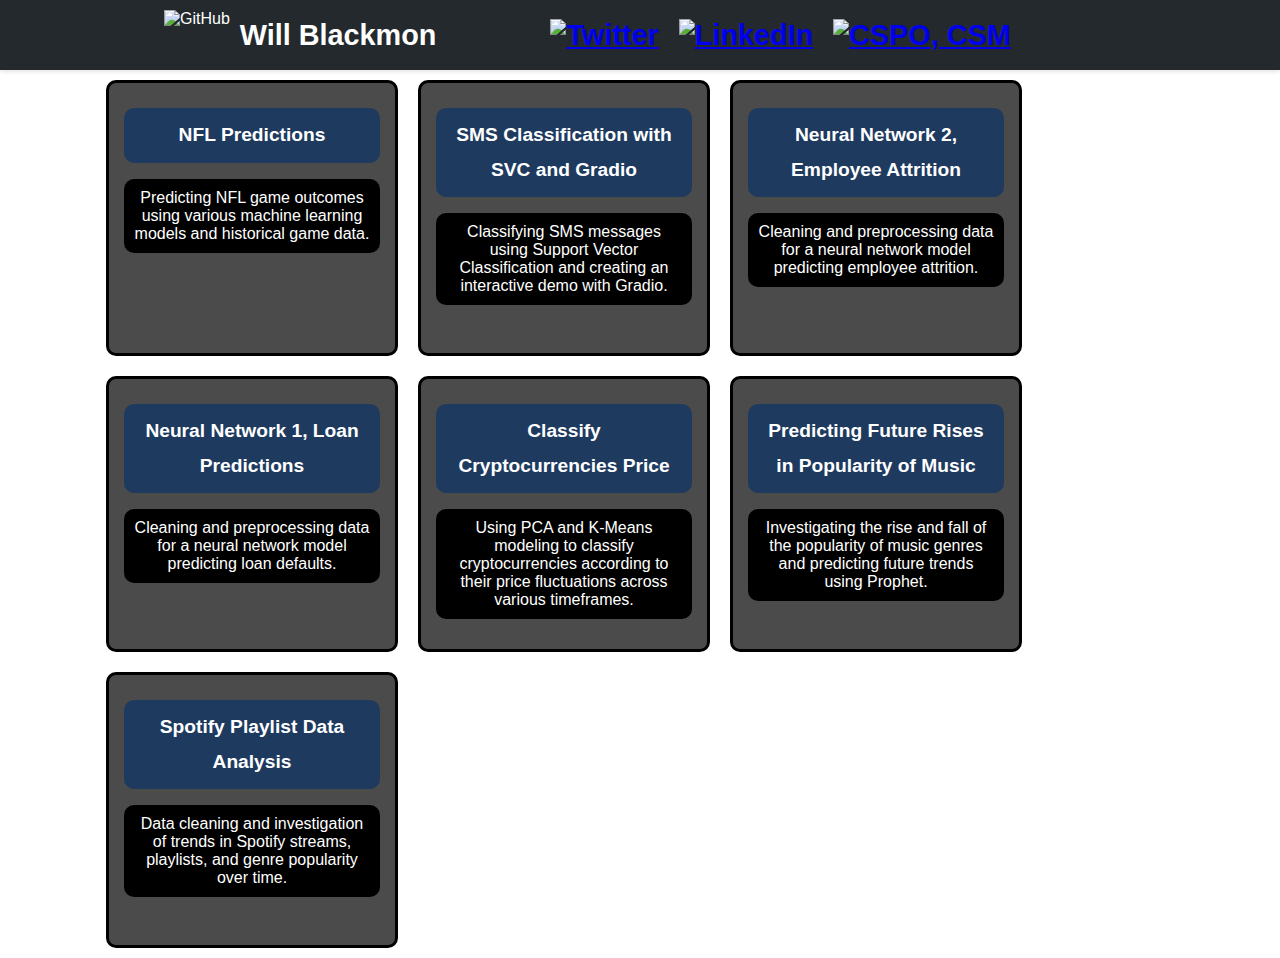
==== index copy.html @ ed46f76c "no message" ====
<!DOCTYPE html>
<html lang="en">
    <head>
        <meta charset="UTF-8">
        <meta name="viewport" content="width=device-width, initial-scale=1.0">
        <title>AI & ML Projects</title>
        <link rel="stylesheet" href="styles.css">
    </head>
    <body><header><div class="header-content">
                <img src="images/octocat-white.png" alt="GitHub" style="height: 50px; vertical-align: middle; margin-right: 10px;">
                <h1 style="display: inline; margin: 0; font-size: 1.8em; color: #ffffff;">
                    <a href="https://github.com/willablackmon" style="color: inherit; text-decoration: none;">Will Blackmon</a>
                    <ul class="socials_links">
                      <li><a href="https://github.com/willablackmon"><img src="images/octocat-white.png" alt="Twitter" class="icon"></a></li>
                      <li><a href="https://linkedin.com/in/willblackmon"><img src="images/LI-In-Bug.png" alt="LinkedIn" class="icon"></a></li>
                      <li><a href="https://www.scrumalliance.org/community/profile/willablackmon2"><img src="images/scrum_cspo.png" alt="CSPO, CSM" class="icon"></a></li>
                    </ul></h1></div></header>
    
        <main>
        <section class="projects">
            <div class="project-tile">
                <div><a href="https://github.com/willablackmon/quarterback_analysis">
                    <h2>NFL Predictions</h2></a>
                    <p>Predicting NFL game outcomes using various machine learning models and historical game data.</p>
                </div>
            </div>
            <div class="project-tile">
                <div><a href="https://github.com/willablackmon/gradio_sms_classification_svc">
                    <h2>SMS Classification with SVC and Gradio</h2></a>
                    <p>Classifying SMS messages using Support Vector Classification and creating an interactive demo with Gradio.</p>
                </div>
            </div>
            <div class="project-tile">
                <div><a href="https://github.com/willablackmon/neural-network-challenge-2">
                    <h2>Neural Network 2, Employee Attrition</h2></a>
                    <p>Cleaning and preprocessing data for a neural network model predicting employee attrition.</p>
                </div>
            </div>
            <div class="project-tile">
                <div><a href="https://github.com/willablackmon/neural-network-challenge-1">
                    <h2>Neural Network 1, Loan Predictions</h2></a>
                    <p>Cleaning and preprocessing data for a neural network model predicting loan defaults.</p>
                </div>
            </div>
            <div class="project-tile">
                <div>
                    <a href="https://github.com/willablackmon/CryptoClustering">
                    <h2>Classify Cryptocurrencies Price Fluctuations</h2></a>
                    <p>Using PCA and K-Means modeling to classify cryptocurrencies according to their price fluctuations across various timeframes.</p>
                </div>
            </div>
            <div class="project-tile">
                <div>
                    <a href="https://github.com/willablackmon/top_selling_album_genres">
                    <h2>Predicting Future Rises in Popularity of Music Genres</h2></a>
                    <p>Investigating the rise and fall of the popularity of music genres and predicting future trends using Prophet.</p>
                </div>
            </div>
            <div class="project-tile">
                <div>
                    <a href="https://github.com/willablackmon/spotify_playlist_analysis">
                    <h2>Spotify Playlist Data Analysis</h2></a>
                    <p>Data cleaning and investigation of trends in Spotify streams, playlists, and genre popularity over time.</p>
                </div>
            </div>
        </section>
    </main>
</body>
</html>
---- styles.css ----
/* General Styles */
body {
    font-family: Arial, sans-serif;
    background: url('images/pc.jpg') no-repeat center center fixed;
    background-size: cover;
    color: #FFFFFF; /* White */
    margin: 0;
    padding: 0;
}

/* Header Styles */
header {
    background-color: #24292e; /* GitHub dark gray */
    padding: 10px 20px; /* Reduced padding for height adjustment */
    box-shadow: 0 2px 4px rgba(0, 0, 0, 0.1); /* Subtle shadow */
}

.header-content {
    display: flex;
    align-items: center;
    margin-left: 0.25in; /* Adjust the spacing as needed */
}


header h1 {
    margin-top: 0; /* Remove the top margin to prevent pushing the text up */
    font-size: 1.8em; /* Adjusted font size */
    color: #ffffff; /* White text */
    margin-left: 10px; /* Space between the Octocat and name */
}

.header-content {
    display: flex;
    align-items: center;
    justify-content: left; /* Center the content horizontally */
    margin-left: 1.5in; /* Adjust the spacing as needed */
}

.socials_links {
    display: inline-flex;
    list-style: none;
    padding: 0;
    margin: 0;
    margin-left: 1in;
    align-items: center; /* Align the icons vertically with the text */
}

.socials_links img {
    height: 50px; /* Set the icon height to 50px */
    object-fit: contain; /* Preserve the image's aspect ratio */
}

.socials_links li {
    margin-left: 10px; /* Space between social links */
}

/* Icon styles */
.icon {
    width: 20px; /* Set a fixed width for icons */
    height: 20px; /* Set a fixed height for icons */
    margin-right: 10px; /* Space between icon and text */
}

/* Main Content Styles */
.projects {
    display: flex;
    flex-wrap: wrap;
    justify-content: flex-start; /* Align items to the left */
    margin-left: 1in; /* Add a 1-inch buffer on the left side */
}

.project-tile {
    background-color: #4B4B4B; /* Default fallback */
    border-radius: 10px;
    margin: 10px; /* Margin between tiles */
    padding: 15px;
    width: calc(25% - 40px); /* Adjust width for 4 tiles per row */
    height: 240px; /* Reduced height by 20% */
    background-size: cover; /* Ensure the background image covers the entire pane */
    background-position: center; /* Center the background image */
    text-align: center;
    transition: transform 0.2s, box-shadow 0.2s ease, border 0.2s ease;
    border: 3px solid black; /* Add a black border around the panel */
    position: relative; /* Position for the link */
}

/* Headline (h2) Styles */
.project-tile h2 {
    font-size: 1.2em;
    margin: 10px 0;
    transition: color 0.3s ease;
    background-color: #1E3A5F; /* Solid dark blue background */
    color: #FFFFFF; /* Keep text white */
    padding: 10px; /* Keep padding for the text */
    border-radius: 10px; /* Rounded corners */
    max-height: 3.6em; /* Allow for approximately 2 lines of text */
    line-height: 1.8em; /* Line height for spacing */
    overflow: hidden; /* Hide overflow to keep layout consistent */
    text-overflow: ellipsis; /* Add ellipsis if text is too long */
    white-space: normal; /* Allow wrapping of text */
}

/* Description Styles */
.project-tile p {
    background-color: #000000; /* Black background for description */
    color: #FFFFFF; /* White text */
    padding: 10px; /* Padding for description text */
    border-radius: 10px; /* Rounded corners */
}

/* Pane hover effects */
.project-tile:hover {
    transform: scale(1.05);
    box-shadow: 0 10px 20px rgba(0, 0, 0, 0.3); /* Add shadow */
    border: 3px solid #FFFFFF; /* Change border to white on hover */
}
/* Project Tile Link */
.project-tile a {
    text-decoration: none;
    color: inherit;
    display: block; /* Make the link cover the whole panel */
    height: 100%; /* Ensure the link covers the height of the panel */
}

/* Background images for each pane */
.project-tile:nth-child(1) {
    background-image: url('images/ref_crop.jpg'); /* NFL Predictions */
}

.project-tile:nth-child(2) {
    background-image: url('images/text_crop.jpg'); /* SMS Classification */
}

.project-tile:nth-child(3) {
    background-image: url('images/neural_crop.jpg'); /* Neural Network, Employee Attrition */
}

.project-tile:nth-child(4) {
    background-image: url('images/pc_crop.jpg'); /* Neural Network, Loan Predictions */
}

.project-tile:nth-child(5) {
    background-image: url('images/trends_crop.jpg'); /* Cryptocurrencies */
}

.project-tile:nth-child(6) {
    background-image: url('images/record_crop2.jpg'); /* Music Genres */
}

.project-tile:nth-child(7) {
    background-image: url('images/spot_crop.jpg'); /* Spotify Playlist Analysis */
}

@media (max-width: 768px) {
    .project-tile {
        width: calc(50% - 40px); /* 2 tiles per row on tablets */
    }
}

@media (max-width: 480px) {
    .project-tile {
        width: calc(100% - 40px); /* Full width for each tile on small screens */
    }
}
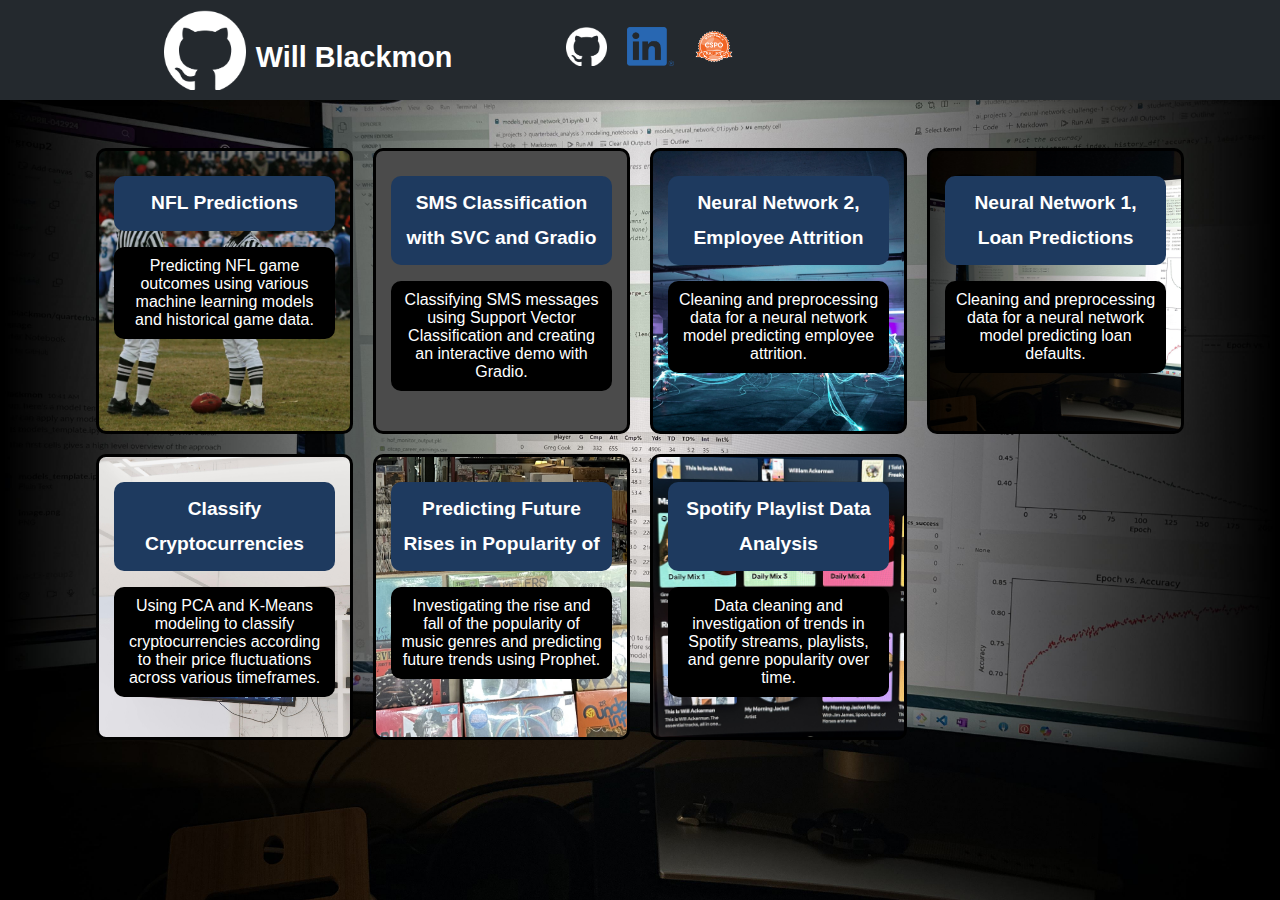
==== commit 101d4184: "adding tiles" ====
--- a/index copy.html
+++ b/index copy.html
@@ -3,17 +3,17 @@
     <head>
         <meta charset="UTF-8">
         <meta name="viewport" content="width=device-width, initial-scale=1.0">
-        <title>AI & ML Projects</title>
+        <title>Will Blackmon: EDA and ML Projects</title>
         <link rel="stylesheet" href="styles.css">
     </head>
     <body><header><div class="header-content">
-                <img src="images/octocat-white.png" alt="GitHub" style="height: 50px; vertical-align: middle; margin-right: 10px;">
+                <img src="images/octocat-white.png" alt="GitHub" style="height: 80px; vertical-align: middle; margin-right: 10px;">
                 <h1 style="display: inline; margin: 0; font-size: 1.8em; color: #ffffff;">
                     <a href="https://github.com/willablackmon" style="color: inherit; text-decoration: none;">Will Blackmon</a>
                     <ul class="socials_links">
-                      <li><a href="https://github.com/willablackmon"><img src="images/octocat-white.png" alt="Twitter" class="icon"></a></li>
-                      <li><a href="https://linkedin.com/in/willblackmon"><img src="images/LI-In-Bug.png" alt="LinkedIn" class="icon"></a></li>
-                      <li><a href="https://www.scrumalliance.org/community/profile/willablackmon2"><img src="images/scrum_cspo.png" alt="CSPO, CSM" class="icon"></a></li>
+                      <li><a href="https://github.com/willablackmon"><img src="images/octocat-white.png" alt="GitHub"></a></li>
+                      <li><a href="https://linkedin.com/in/willblackmon"><img src="images/LI-In-Bug.png" alt="LinkedIn"></a></li>
+                      <li><a href="https://www.scrumalliance.org/community/profile/wblackmon2"><img src="images/scrum_cspo.png" alt="Certified Product Owner, Certified Scrum Master"></a></li>
                     </ul></h1></div></header>
     
         <main>
--- a/styles.css
+++ b/styles.css
@@ -1,7 +1,7 @@
 /* General Styles */
 body {
     font-family: Arial, sans-serif;
-    background: url('images/pc.jpg') no-repeat center center fixed;
+    background: url('images/pc_gradient.jpg') no-repeat center center fixed;
     background-size: cover;
     color: #FFFFFF; /* White */
     margin: 0;
@@ -46,42 +46,55 @@
 }
 
 .socials_links img {
-    height: 50px; /* Set the icon height to 50px */
+    height: 40px; /* Set the icon height to 50px */
     object-fit: contain; /* Preserve the image's aspect ratio */
+    margin-right: 10px; /* Space between icon and text  */
 }
 
 .socials_links li {
     margin-left: 10px; /* Space between social links */
 }
 
-/* Icon styles */
-.icon {
-    width: 20px; /* Set a fixed width for icons */
-    height: 20px; /* Set a fixed height for icons */
-    margin-right: 10px; /* Space between icon and text */
+
+
+/* Adjust the projects container to use Grid */
+.projects {
+    display: grid;
+    grid-template-columns: repeat(4, 1fr); /* 4 equal-width columns */
+    grid-gap: 20px; /* Gap between the tiles */
+    margin: 0; /* Reset margin */
+    padding: 10px 1in; /* 1 inch buffer on the left and right */
+    padding-top: 0.5in; /* 1 inch buffer from the top */
 }
 
-/* Main Content Styles */
-.projects {
-    display: flex;
-    flex-wrap: wrap;
-    justify-content: flex-start; /* Align items to the left */
-    margin-left: 1in; /* Add a 1-inch buffer on the left side */
+/* Ensure consistent sizing of the tiles */
+.project-tile {
+    background-color: #4B4B4B;
+    border-radius: 10px;
+    padding: 15px;
+    height: 250px; /* Fixed height */
+    background-size: cover;
+    background-position: center;
+    text-align: center;
+    transition: transform 0.2s, box-shadow 0.2s ease, border 0.2s ease;
+    border: 3px solid black;
+    position: relative;
 }
 
-.project-tile {
-    background-color: #4B4B4B; /* Default fallback */
-    border-radius: 10px;
-    margin: 10px; /* Margin between tiles */
-    padding: 15px;
-    width: calc(25% - 40px); /* Adjust width for 4 tiles per row */
-    height: 240px; /* Reduced height by 20% */
-    background-size: cover; /* Ensure the background image covers the entire pane */
-    background-position: center; /* Center the background image */
-    text-align: center;
-    transition: transform 0.2s, box-shadow 0.2s ease, border 0.2s ease;
-    border: 3px solid black; /* Add a black border around the panel */
-    position: relative; /* Position for the link */
+/* For tablets (2 tiles per row) */
+@media (max-width: 768px) {
+    .projects {
+        grid-template-columns: repeat(2, 1fr); /* 2 columns for tablets */
+        padding: 10px 1in; /* Maintain left and right buffer */
+    }
+}
+
+/* For mobile devices (1 tile per row) */
+@media (max-width: 480px) {
+    .projects {
+        grid-template-columns: repeat(1, 1fr); /* Full-width tile for mobile */
+        padding: 10px 1in; /* Maintain left and right buffer */
+    }
 }
 
 /* Headline (h2) Styles */
@@ -114,6 +127,7 @@
     box-shadow: 0 10px 20px rgba(0, 0, 0, 0.3); /* Add shadow */
     border: 3px solid #FFFFFF; /* Change border to white on hover */
 }
+
 /* Project Tile Link */
 .project-tile a {
     text-decoration: none;
@@ -136,7 +150,7 @@
 }
 
 .project-tile:nth-child(4) {
-    background-image: url('images/pc_crop.jpg'); /* Neural Network, Loan Predictions */
+    background-image: url('images/pc.jpg'); /* Neural Network, Loan Predictions */
 }
 
 .project-tile:nth-child(5) {
@@ -144,21 +158,9 @@
 }
 
 .project-tile:nth-child(6) {
-    background-image: url('images/record_crop2.jpg'); /* Music Genres */
+    background-image: url('images/record_crop.jpg'); /* Music Genres */
 }
 
 .project-tile:nth-child(7) {
     background-image: url('images/spot_crop.jpg'); /* Spotify Playlist Analysis */
 }
-
-@media (max-width: 768px) {
-    .project-tile {
-        width: calc(50% - 40px); /* 2 tiles per row on tablets */
-    }
-}
-
-@media (max-width: 480px) {
-    .project-tile {
-        width: calc(100% - 40px); /* Full width for each tile on small screens */
-    }
-}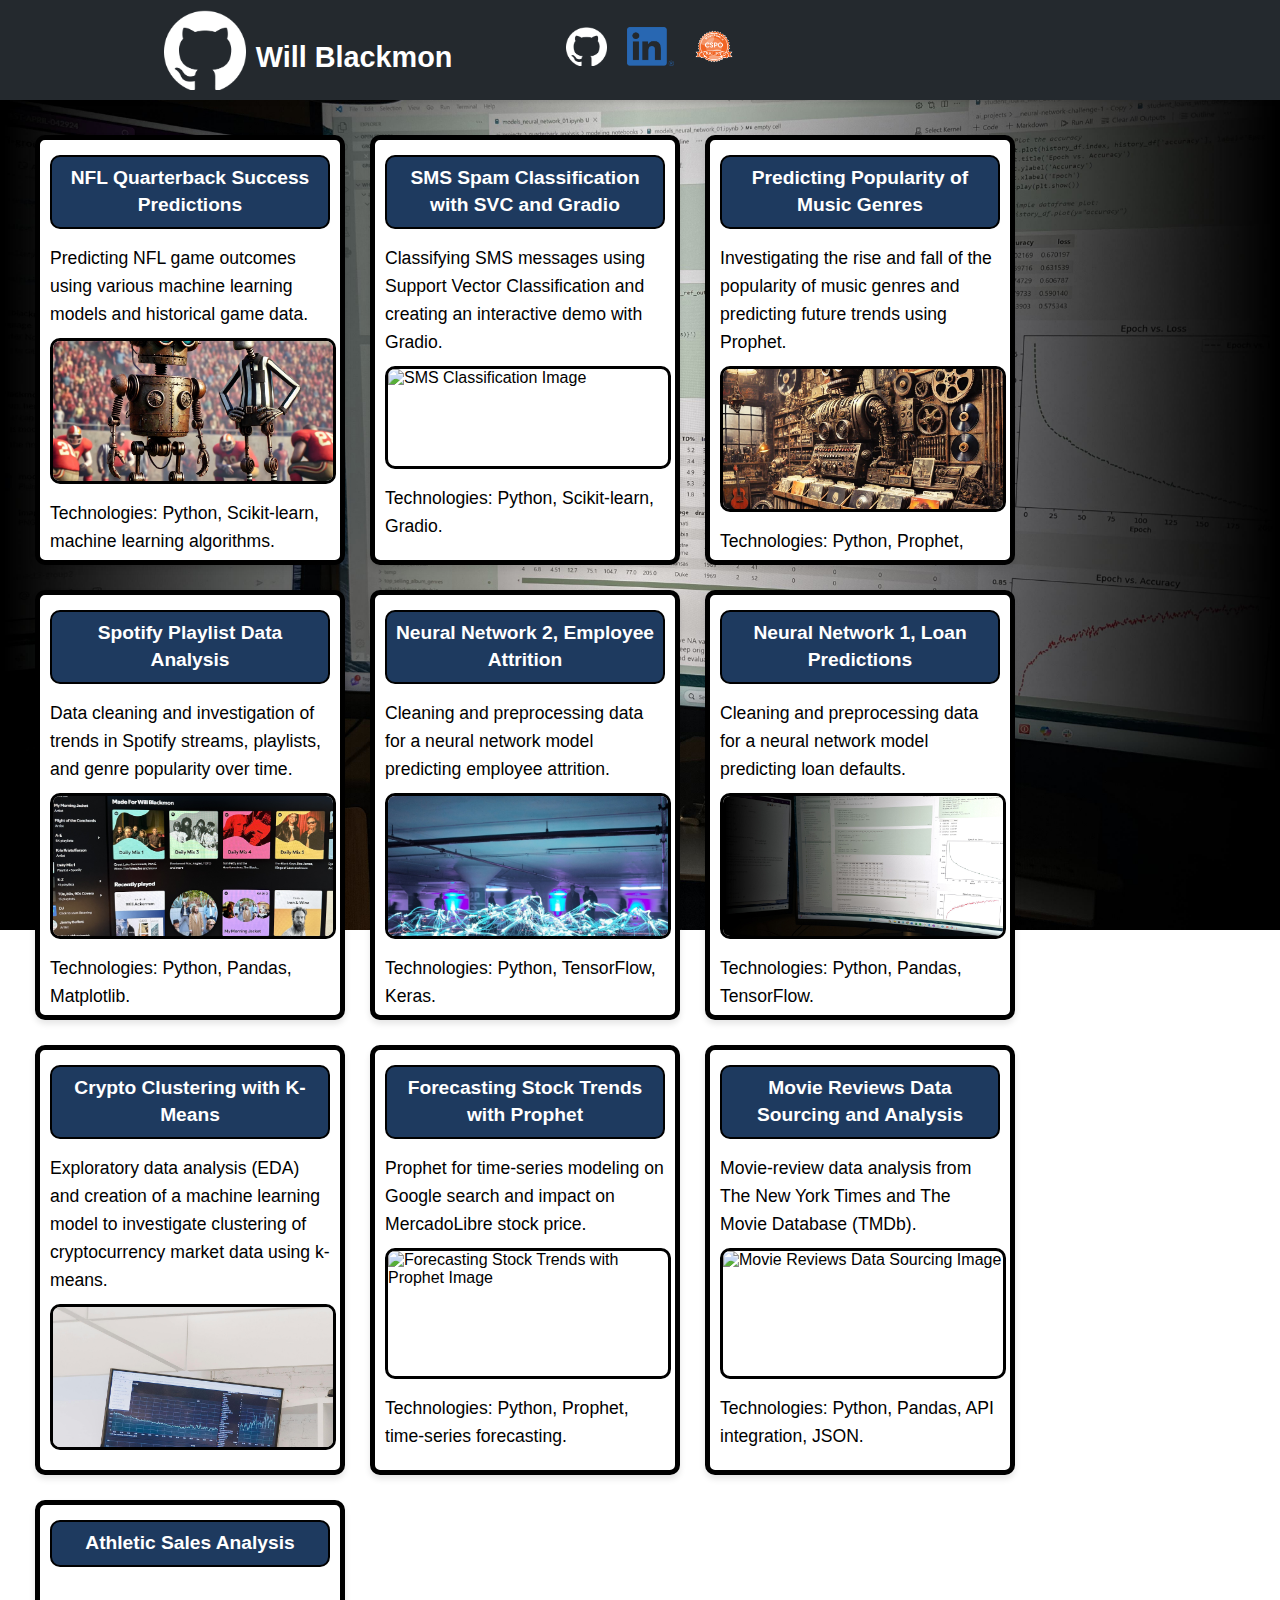
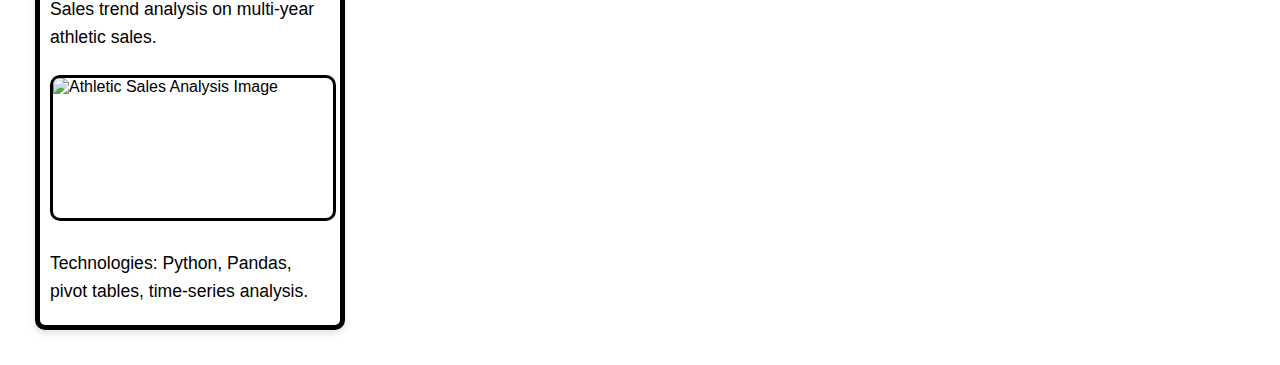
==== commit 1894f4f4: "update images" ====
--- a/index copy.html
+++ b/index copy.html
@@ -1,68 +1,113 @@
 <!DOCTYPE html>
 <html lang="en">
-    <head>
-        <meta charset="UTF-8">
-        <meta name="viewport" content="width=device-width, initial-scale=1.0">
-        <title>Will Blackmon: EDA and ML Projects</title>
-        <link rel="stylesheet" href="styles.css">
-    </head>
-    <body><header><div class="header-content">
-                <img src="images/octocat-white.png" alt="GitHub" style="height: 80px; vertical-align: middle; margin-right: 10px;">
-                <h1 style="display: inline; margin: 0; font-size: 1.8em; color: #ffffff;">
-                    <a href="https://github.com/willablackmon" style="color: inherit; text-decoration: none;">Will Blackmon</a>
-                    <ul class="socials_links">
-                      <li><a href="https://github.com/willablackmon"><img src="images/octocat-white.png" alt="GitHub"></a></li>
-                      <li><a href="https://linkedin.com/in/willblackmon"><img src="images/LI-In-Bug.png" alt="LinkedIn"></a></li>
-                      <li><a href="https://www.scrumalliance.org/community/profile/wblackmon2"><img src="images/scrum_cspo.png" alt="Certified Product Owner, Certified Scrum Master"></a></li>
-                    </ul></h1></div></header>
-    
-        <main>
+<head>
+    <meta charset="UTF-8">
+    <meta name="viewport" content="width=device-width, initial-scale=1.0">
+    <title>Will Blackmon: EDA and ML Projects</title>
+    <link rel="stylesheet" href="styles.css">
+</head>
+<body>
+    <header>
+        <div class="header-content">
+            <img src="images/octocat-white.png" alt="GitHub" style="height: 80px; vertical-align: middle; margin-right: 10px;">
+            <h1 style="display: inline; margin: 0; font-size: 1.8em; color: #ffffff;">
+                <a href="https://github.com/willablackmon" style="color: inherit; text-decoration: none;">Will Blackmon</a>
+                <ul class="socials_links">
+                    <li><a href="https://github.com/willablackmon"><img src="images/octocat-white.png" alt="GitHub"></a></li>
+                    <li><a href="https://linkedin.com/in/willblackmon"><img src="images/LI-In-Bug.png" alt="LinkedIn"></a></li>
+                    <li><a href="https://www.scrumalliance.org/community/profile/wblackmon2"><img src="images/scrum_cspo.png" alt="Certified Product Owner, Certified Scrum Master"></a></li>
+                </ul>
+            </h1>
+        </div>
+    </header>
+
+
+    <main>
         <section class="projects">
-            <div class="project-tile">
-                <div><a href="https://github.com/willablackmon/quarterback_analysis">
-                    <h2>NFL Predictions</h2></a>
+
+            <div class="projects">
+                <!-- NFL Predictions -->
+                <a href="https://github.com/willablackmon/quarterback_analysis" class="project-tile" target="_blank">
+                    <h2>NFL Quarterback Success Predictions</h2>
                     <p>Predicting NFL game outcomes using various machine learning models and historical game data.</p>
-                </div>
+                    <img src="images/robot_ref_01.jpg" alt="NFL Predictions Image">
+                    <p>Technologies: Python, Scikit-learn, machine learning algorithms.</p>
+                </a>
+            
+                <!-- SMS Classification with SVC and Gradio -->
+                <a href="https://github.com/willablackmon/gradio_sms_classification_svc" class="project-tile" target="_blank">
+                    <h2>SMS Spam Classification with SVC and Gradio</h2>
+                    <p>Classifying SMS messages using Support Vector Classification and creating an interactive demo with Gradio.</p>
+                    <img src="images/text_crop.jpg" alt="SMS Classification Image">
+                    <p>Technologies: Python, Scikit-learn, Gradio.</p>
+                </a>
+            
+                <!-- Predicting Future Rises in Popularity of Music Genres -->
+                <a href="https://github.com/willablackmon/top_selling_album_genres" class="project-tile" target="_blank">
+                    <h2>Predicting Popularity of Music Genres</h2>
+                    <p>Investigating the rise and fall of the popularity of music genres and predicting future trends using Prophet.</p>
+                    <img src="images/robot_record_store.jpg" alt="Music Genres Predictions Image">
+                    <p>Technologies: Python, Prophet, time-series analysis.</p>
+                </a>
+            
+                <!-- Spotify Playlist Data Analysis -->
+                <a href="https://github.com/willablackmon/spotify_playlist_analysis" class="project-tile" target="_blank">
+                    <h2>Spotify Playlist Data Analysis</h2>
+                    <p>Data cleaning and investigation of trends in Spotify streams, playlists, and genre popularity over time.</p>
+                    <img src="images/spot_crop.jpg" alt="Spotify Playlist Data Analysis Image">
+                    <p>Technologies: Python, Pandas, Matplotlib.</p>
+                </a>
+            
+                <!-- Neural Network 2, Employee Attrition -->
+                <a href="https://github.com/willablackmon/neural-network-challenge-2" class="project-tile" target="_blank">
+                    <h2>Neural Network 2, Employee Attrition</h2>
+                    <p>Cleaning and preprocessing data for a neural network model predicting employee attrition.</p>
+                    <img src="images/neural_crop.jpg" alt="Neural Network 2 Employee Attrition Image">
+                    <p>Technologies: Python, TensorFlow, Keras.</p>
+                </a>
+            
+                <!-- Neural Network 1, Loan Predictions -->
+                <a href="https://github.com/willablackmon/neural-network-challenge-1" class="project-tile" target="_blank">
+                    <h2>Neural Network 1, Loan Predictions</h2>
+                    <p>Cleaning and preprocessing data for a neural network model predicting loan defaults.</p>
+                    <img src="images/pc.jpg" alt="Neural Network 1 Loan Predictions Image">
+                    <p>Technologies: Python, Pandas, TensorFlow.</p>
+                </a>
+            
+                <!-- Crypto Clustering with K-Means -->
+                <a href="https://github.com/willablackmon/crypto_clustering_kmeans" class="project-tile" target="_blank">
+                    <h2>Crypto Clustering with K-Means</h2>
+                    <p>Exploratory data analysis (EDA) and creation of a machine learning model to investigate clustering of cryptocurrency market data using k-means.</p>
+                    <img src="images/trends_crop.jpg" alt="Crypto Clustering Image">
+                    <p>Technologies: Python, Pandas, Scikit-learn, K-Means, PCA.</p>
+                </a>
+            
+                <!-- Forecasting Stock Trends with Prophet -->
+                <a href="https://github.com/willablackmon/search-stock-trends-prophet" class="project-tile" target="_blank">
+                    <h2>Forecasting Stock Trends with Prophet</h2>
+                    <p>Prophet for time-series modeling on Google search and impact on MercadoLibre stock price.</p>
+                    <img src="images/stock.jpg" alt="Forecasting Stock Trends with Prophet Image">
+                    <p>Technologies: Python, Prophet, time-series forecasting.</p>
+                </a>
+            
+                <!-- Movie Reviews Data Sourcing and Analysis -->
+                <a href="https://github.com/willablackmon/movie-reviews-data-sourcing" class="project-tile" target="_blank">
+                    <h2>Movie Reviews Data Sourcing and Analysis</h2>
+                    <p>Movie-review data analysis from The New York Times and The Movie Database (TMDb).</p>
+                    <img src="images/movies.jpg" alt="Movie Reviews Data Sourcing Image">
+                    <p>Technologies: Python, Pandas, API integration, JSON.</p>
+                </a>
+            
+                <!-- Athletic Sales Analysis -->
+                <a href="https://github.com/willablackmon/athletic_sales_analysis" class="project-tile" target="_blank">
+                    <h2>Athletic Sales Analysis</h2>
+                    <p>Sales trend analysis on multi-year athletic sales.</p>
+                    <img src="images/sales.jpg" alt="Athletic Sales Analysis Image">
+                    <p>Technologies: Python, Pandas, pivot tables, time-series analysis.</p>
+                </a>
             </div>
-            <div class="project-tile">
-                <div><a href="https://github.com/willablackmon/gradio_sms_classification_svc">
-                    <h2>SMS Classification with SVC and Gradio</h2></a>
-                    <p>Classifying SMS messages using Support Vector Classification and creating an interactive demo with Gradio.</p>
-                </div>
-            </div>
-            <div class="project-tile">
-                <div><a href="https://github.com/willablackmon/neural-network-challenge-2">
-                    <h2>Neural Network 2, Employee Attrition</h2></a>
-                    <p>Cleaning and preprocessing data for a neural network model predicting employee attrition.</p>
-                </div>
-            </div>
-            <div class="project-tile">
-                <div><a href="https://github.com/willablackmon/neural-network-challenge-1">
-                    <h2>Neural Network 1, Loan Predictions</h2></a>
-                    <p>Cleaning and preprocessing data for a neural network model predicting loan defaults.</p>
-                </div>
-            </div>
-            <div class="project-tile">
-                <div>
-                    <a href="https://github.com/willablackmon/CryptoClustering">
-                    <h2>Classify Cryptocurrencies Price Fluctuations</h2></a>
-                    <p>Using PCA and K-Means modeling to classify cryptocurrencies according to their price fluctuations across various timeframes.</p>
-                </div>
-            </div>
-            <div class="project-tile">
-                <div>
-                    <a href="https://github.com/willablackmon/top_selling_album_genres">
-                    <h2>Predicting Future Rises in Popularity of Music Genres</h2></a>
-                    <p>Investigating the rise and fall of the popularity of music genres and predicting future trends using Prophet.</p>
-                </div>
-            </div>
-            <div class="project-tile">
-                <div>
-                    <a href="https://github.com/willablackmon/spotify_playlist_analysis">
-                    <h2>Spotify Playlist Data Analysis</h2></a>
-                    <p>Data cleaning and investigation of trends in Spotify streams, playlists, and genre popularity over time.</p>
-                </div>
-            </div>
+            
+
         </section>
     </main>
 </body>
--- a/styles.css
+++ b/styles.css
@@ -1,11 +1,17 @@
 /* General Styles */
 body {
-    font-family: Arial, sans-serif;
+    font-family: 'Calibri', sans-serif;
     background: url('images/pc_gradient.jpg') no-repeat center center fixed;
     background-size: cover;
-    color: #FFFFFF; /* White */
+    color: #000000; /* Black text */
     margin: 0;
     padding: 0;
+    box-sizing: border-box; /* Ensure padding and border are included in element width and height */
+}
+
+a {
+    text-decoration: none; /* Removes underline */
+    color: inherit; /* Ensures that the color remains the same as the surrounding text */
 }
 
 /* Header Styles */
@@ -18,22 +24,15 @@
 .header-content {
     display: flex;
     align-items: center;
-    margin-left: 0.25in; /* Adjust the spacing as needed */
+    justify-content: left; /* Align to the left */
+    margin-left: 1.5in; /* Adjust the spacing as needed */
 }
-
 
 header h1 {
     margin-top: 0; /* Remove the top margin to prevent pushing the text up */
     font-size: 1.8em; /* Adjusted font size */
     color: #ffffff; /* White text */
     margin-left: 10px; /* Space between the Octocat and name */
-}
-
-.header-content {
-    display: flex;
-    align-items: center;
-    justify-content: left; /* Center the content horizontally */
-    margin-left: 1.5in; /* Adjust the spacing as needed */
 }
 
 .socials_links {
@@ -46,7 +45,7 @@
 }
 
 .socials_links img {
-    height: 40px; /* Set the icon height to 50px */
+    height: 40px; /* Set the icon height */
     object-fit: contain; /* Preserve the image's aspect ratio */
     margin-right: 10px; /* Space between icon and text  */
 }
@@ -55,112 +54,80 @@
     margin-left: 10px; /* Space between social links */
 }
 
-
-
-/* Adjust the projects container to use Grid */
+/* Project Grid Layout */
 .projects {
     display: grid;
-    grid-template-columns: repeat(4, 1fr); /* 4 equal-width columns */
-    grid-gap: 20px; /* Gap between the tiles */
-    margin: 0; /* Reset margin */
-    padding: 10px 1in; /* 1 inch buffer on the left and right */
-    padding-top: 0.5in; /* 1 inch buffer from the top */
+    grid-template-columns: repeat(3, 1fr); /* Three fixed columns */
+    gap: 15px; /* Reduced space between the tiles */
+    padding: 15px; /* Reduced padding around the project grid */
 }
 
-/* Ensure consistent sizing of the tiles */
 .project-tile {
-    background-color: #4B4B4B;
+    background-color: #ffffff;
+    padding: 10px; /* Adjusted padding for a tighter layout */
+    margin: 5px; /* Reduced margin to bring tiles closer together */
     border-radius: 10px;
-    padding: 15px;
-    height: 250px; /* Fixed height */
-    background-size: cover;
-    background-position: center;
-    text-align: center;
-    transition: transform 0.2s, box-shadow 0.2s ease, border 0.2s ease;
-    border: 3px solid black;
-    position: relative;
+    box-shadow: 0px 4px 6px rgba(0, 0, 0, 0.1);
+    text-align: left;
+    width: 280px; /* Reduced width for a more compact design */
+    height: 400px; /* Reduced height for a shorter tile */
+    display: flex;
+    flex-direction: column;
+    justify-content: space-between;
+    overflow: hidden;
+    font-family: 'Calibri', sans-serif;
+    border: 5px solid black; /* Thick black border around each tile */
+    transition: border-color 0.3s ease-in-out;
 }
 
-/* For tablets (2 tiles per row) */
-@media (max-width: 768px) {
-    .projects {
-        grid-template-columns: repeat(2, 1fr); /* 2 columns for tablets */
-        padding: 10px 1in; /* Maintain left and right buffer */
-    }
+.project-tile img {
+    width: 100%; /* Set width to 100% of the container */
+    height: 140px; /* 30% shorter than the original height */
+    object-fit: cover; /* Ensure the image covers the area without being distorted */
+    object-position: center; /* Keep the image centered */
+    border-radius: 10px;
+    margin-bottom: 5px; /* Reduced margin between image and title */
+    border: 3px solid black; /* Black frame around the image */
 }
 
-/* For mobile devices (1 tile per row) */
-@media (max-width: 480px) {
-    .projects {
-        grid-template-columns: repeat(1, 1fr); /* Full-width tile for mobile */
-        padding: 10px 1in; /* Maintain left and right buffer */
-    }
+.project-tile h2 {
+    font-size: 1.2em; /* Same font size */
+    margin: 5px 0; /* Reduced margin for tighter fit */
+    padding: 8px; /* Adjusted padding for compactness */
+    background-color: #1E3A5F; /* Dark blue background */
+    color: #FFFFFF;
+    font-weight: bold;
+    border-radius: 10px;
+    white-space: normal;
+    word-wrap: break-word;
+    line-height: 1.4em;
+    text-align: center;
+    border: 2px solid black; /* Thin black border around h2 bubble */
+    transition: border 0.3s ease-in-out; /* Transition for border when hovering */
 }
 
-/* Headline (h2) Styles */
-.project-tile h2 {
-    font-size: 1.2em;
-    margin: 10px 0;
-    transition: color 0.3s ease;
-    background-color: #1E3A5F; /* Solid dark blue background */
-    color: #FFFFFF; /* Keep text white */
-    padding: 10px; /* Keep padding for the text */
-    border-radius: 10px; /* Rounded corners */
-    max-height: 3.6em; /* Allow for approximately 2 lines of text */
-    line-height: 1.8em; /* Line height for spacing */
-    overflow: hidden; /* Hide overflow to keep layout consistent */
-    text-overflow: ellipsis; /* Add ellipsis if text is too long */
-    white-space: normal; /* Allow wrapping of text */
+.project-tile p {
+    font-size: 1.1em; /* Slightly adjusted paragraph font size */
+    margin: 5px 0; /* Reduced margins for a tighter layout */
+    color: #000000;
+    padding: 5px 0;
+    text-align: left;
+    line-height: 1.6;
+    word-wrap: break-word;
+    font-family: 'Calibri', sans-serif;
 }
 
-/* Description Styles */
-.project-tile p {
-    background-color: #000000; /* Black background for description */
-    color: #FFFFFF; /* White text */
-    padding: 10px; /* Padding for description text */
-    border-radius: 10px; /* Rounded corners */
+.project-tile a {
+    text-decoration: none; /* Removes underline from links */
+    color: inherit;
 }
 
-/* Pane hover effects */
+/* Hover effect: Change the tile border color to the blue behind the h2 headers */
 .project-tile:hover {
-    transform: scale(1.05);
-    box-shadow: 0 10px 20px rgba(0, 0, 0, 0.3); /* Add shadow */
-    border: 3px solid #FFFFFF; /* Change border to white on hover */
+    border-color: #1E3A5F; /* Tile border turns to the same blue as the h2 background on hover */
 }
 
-/* Project Tile Link */
-.project-tile a {
-    text-decoration: none;
-    color: inherit;
-    display: block; /* Make the link cover the whole panel */
-    height: 100%; /* Ensure the link covers the height of the panel */
-}
-
-/* Background images for each pane */
-.project-tile:nth-child(1) {
-    background-image: url('images/ref_crop.jpg'); /* NFL Predictions */
-}
-
-.project-tile:nth-child(2) {
-    background-image: url('images/text_crop.jpg'); /* SMS Classification */
-}
-
-.project-tile:nth-child(3) {
-    background-image: url('images/neural_crop.jpg'); /* Neural Network, Employee Attrition */
-}
-
-.project-tile:nth-child(4) {
-    background-image: url('images/pc.jpg'); /* Neural Network, Loan Predictions */
-}
-
-.project-tile:nth-child(5) {
-    background-image: url('images/trends_crop.jpg'); /* Cryptocurrencies */
-}
-
-.project-tile:nth-child(6) {
-    background-image: url('images/record_crop.jpg'); /* Music Genres */
-}
-
-.project-tile:nth-child(7) {
-    background-image: url('images/spot_crop.jpg'); /* Spotify Playlist Analysis */
-}
+/* Add heavy black frame around h2 when hovering */
+.project-tile:hover h2 {
+    border: 5px solid black; /* Heavy black frame around the h2 on hover */
+}